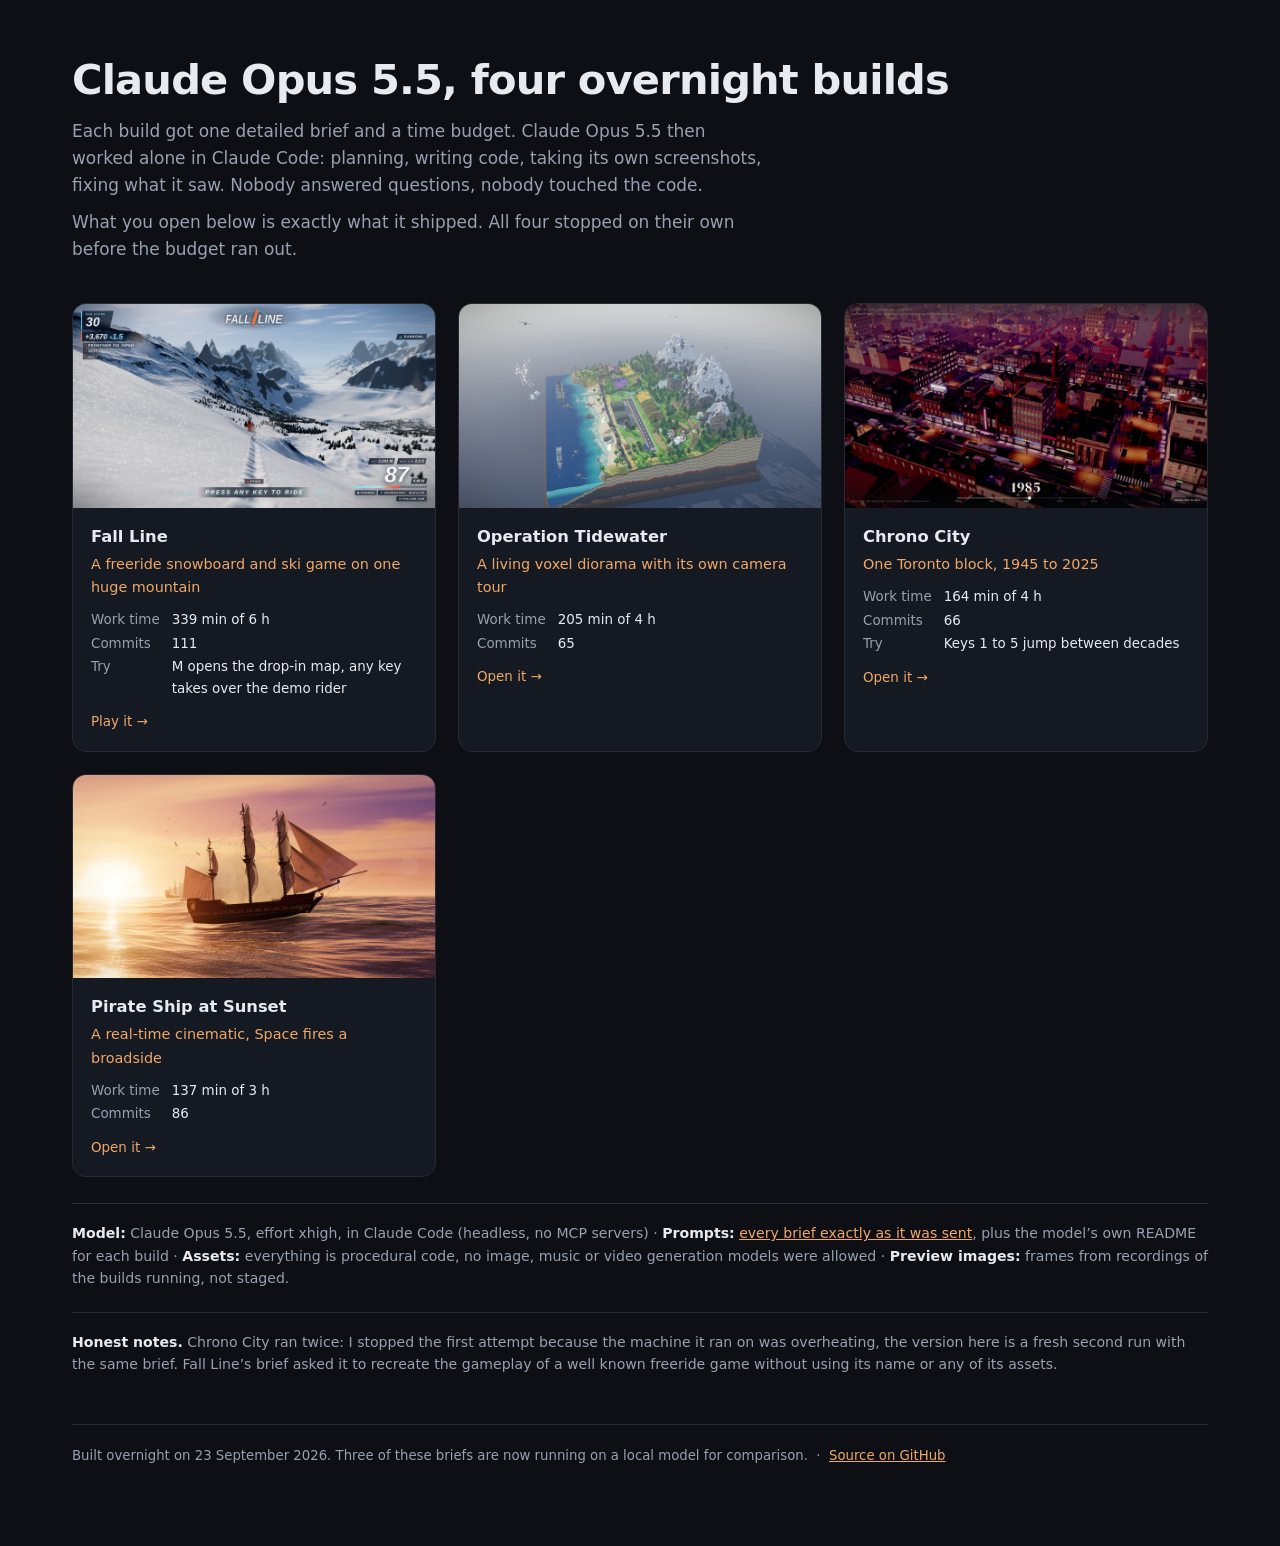
==== index.html @ 6561c95b "Four overnight builds by Claude Opus 5.5, with prompts as sent Co-Authored-By: Claude Opus 5.5 <nore" ====
<!doctype html>
<meta charset=utf-8>
<title>Claude Opus 5.5, four overnight builds</title>
<meta name=viewport content="width=device-width,initial-scale=1">
<meta property="og:title" content="Claude Opus 5.5, four overnight builds">
<meta property="og:description" content="One detailed brief each, Claude Code running on its own for up to six hours, no human edits. A freeride game, a voxel diorama, a city through five decades and a pirate ship at sunset.">
<meta property="og:image" content="https://nipale-ai.github.io/opus-5-5-overnight-builds/vorschau-fall-line.jpg">
<style>
:root{--bg:#0d0f14;--kar:#151922;--rand:#242a36;--t:#e8eaef;--d:#98a1b2;--akz:#f0a868}
*{box-sizing:border-box}
body{margin:0;background:var(--bg);color:var(--t);font:16px/1.6 -apple-system,BlinkMacSystemFont,"Segoe UI",system-ui,sans-serif}
.wrap{max-width:1180px;margin:0 auto;padding:56px 22px 80px}
h1{font-size:clamp(1.7rem,4vw,2.6rem);line-height:1.15;margin:0 0 14px;letter-spacing:-.02em;font-weight:650}
.lead{color:var(--d);font-size:1.06rem;max-width:64ch;margin:0 0 10px}
.meta{color:var(--d);font-size:.88rem;margin:26px 0 0;padding-top:18px;border-top:1px solid var(--rand)}
.meta b{color:var(--t);font-weight:600}
.meta a{color:var(--akz)}
.karten{display:grid;gap:22px;grid-template-columns:repeat(auto-fit,minmax(320px,1fr));margin:40px 0 0}
.k{background:var(--kar);border:1px solid var(--rand);border-radius:14px;overflow:hidden;text-decoration:none;color:inherit;display:flex;flex-direction:column;transition:border-color .15s,transform .15s}
.k:hover{border-color:var(--akz);transform:translateY(-2px)}
.k img{display:block;width:100%;aspect-ratio:16/9;object-fit:cover;background:#0a0c10}
.kt{padding:16px 18px 18px}
.kt h2{margin:0 0 3px;font-size:1.02rem;font-weight:650}
.kt .welt{color:var(--akz);font-size:.9rem;margin:0 0 10px}
.kt dl{margin:0;display:grid;grid-template-columns:auto 1fr;gap:2px 12px;font-size:.84rem;color:var(--d)}
.kt dd{margin:0;color:var(--t);font-variant-numeric:tabular-nums}
.oeffnen{margin-top:12px;font-size:.84rem;color:var(--akz)}
footer{margin-top:48px;padding-top:20px;border-top:1px solid var(--rand);color:var(--d);font-size:.83rem}
footer a{color:var(--akz)}
</style>
<div class=wrap>
<h1>Claude Opus 5.5, four overnight builds</h1>
<p class=lead>Each build got one detailed brief and a time budget. Claude Opus 5.5 then worked alone in Claude Code: planning, writing code, taking its own screenshots, fixing what it saw. Nobody answered questions, nobody touched the code.</p>
<p class=lead>What you open below is exactly what it shipped. All four stopped on their own before the budget ran out.</p>

<div class=karten>

<a class=k href="fall-line/">
  <img fetchpriority=high src="vorschau-fall-line.jpg" alt="Freeride snowboard game built by Claude Opus 5.5">
  <div class=kt>
    <h2>Fall Line</h2>
    <p class=welt>A freeride snowboard and ski game on one huge mountain</p>
    <dl><dt>Work time</dt><dd>339 min of 6 h</dd><dt>Commits</dt><dd>111</dd><dt>Try</dt><dd>M opens the drop-in map, any key takes over the demo rider</dd></dl>
    <div class=oeffnen>Play it →</div>
  </div>
</a>

<a class=k href="tidewater/">
  <img src="vorschau-tidewater.jpg" alt="Voxel diorama built by Claude Opus 5.5">
  <div class=kt>
    <h2>Operation Tidewater</h2>
    <p class=welt>A living voxel diorama with its own camera tour</p>
    <dl><dt>Work time</dt><dd>205 min of 4 h</dd><dt>Commits</dt><dd>65</dd></dl>
    <div class=oeffnen>Open it →</div>
  </div>
</a>

<a class=k href="chrono-city/">
  <img src="vorschau-chrono-city.jpg" alt="City block through five decades, built by Claude Opus 5.5">
  <div class=kt>
    <h2>Chrono City</h2>
    <p class=welt>One Toronto block, 1945 to 2025</p>
    <dl><dt>Work time</dt><dd>164 min of 4 h</dd><dt>Commits</dt><dd>66</dd><dt>Try</dt><dd>Keys 1 to 5 jump between decades</dd></dl>
    <div class=oeffnen>Open it →</div>
  </div>
</a>

<a class=k href="pirate-ship/">
  <img src="vorschau-pirate-ship.jpg" alt="Pirate ship at sunset built by Claude Opus 5.5">
  <div class=kt>
    <h2>Pirate Ship at Sunset</h2>
    <p class=welt>A real-time cinematic, Space fires a broadside</p>
    <dl><dt>Work time</dt><dd>137 min of 3 h</dd><dt>Commits</dt><dd>86</dd></dl>
    <div class=oeffnen>Open it →</div>
  </div>
</a>

</div>

<p class=meta>
<b>Model:</b> Claude Opus 5.5, effort xhigh, in Claude Code (headless, no MCP servers) ·
<b>Prompts:</b> <a href="https://github.com/Nipale-ai/opus-5-5-overnight-builds/tree/main/briefs">every brief exactly as it was sent</a>, plus the model’s own README for each build ·
<b>Assets:</b> everything is procedural code, no image, music or video generation models were allowed ·
<b>Preview images:</b> frames from recordings of the builds running, not staged.
</p>
<p class=meta style="margin-top:22px">
<b>Honest notes.</b> Chrono City ran twice: I stopped the first attempt because the machine it ran on was overheating, the version here is a fresh second run with the same brief. Fall Line’s brief asked it to recreate the gameplay of a well known freeride game without using its name or any of its assets.
</p>

<footer>
Built overnight on 23 September 2026. Three of these briefs are now running on a local model for comparison.
&nbsp;·&nbsp; <a href="https://github.com/Nipale-ai/opus-5-5-overnight-builds">Source on GitHub</a>
</footer>
</div>
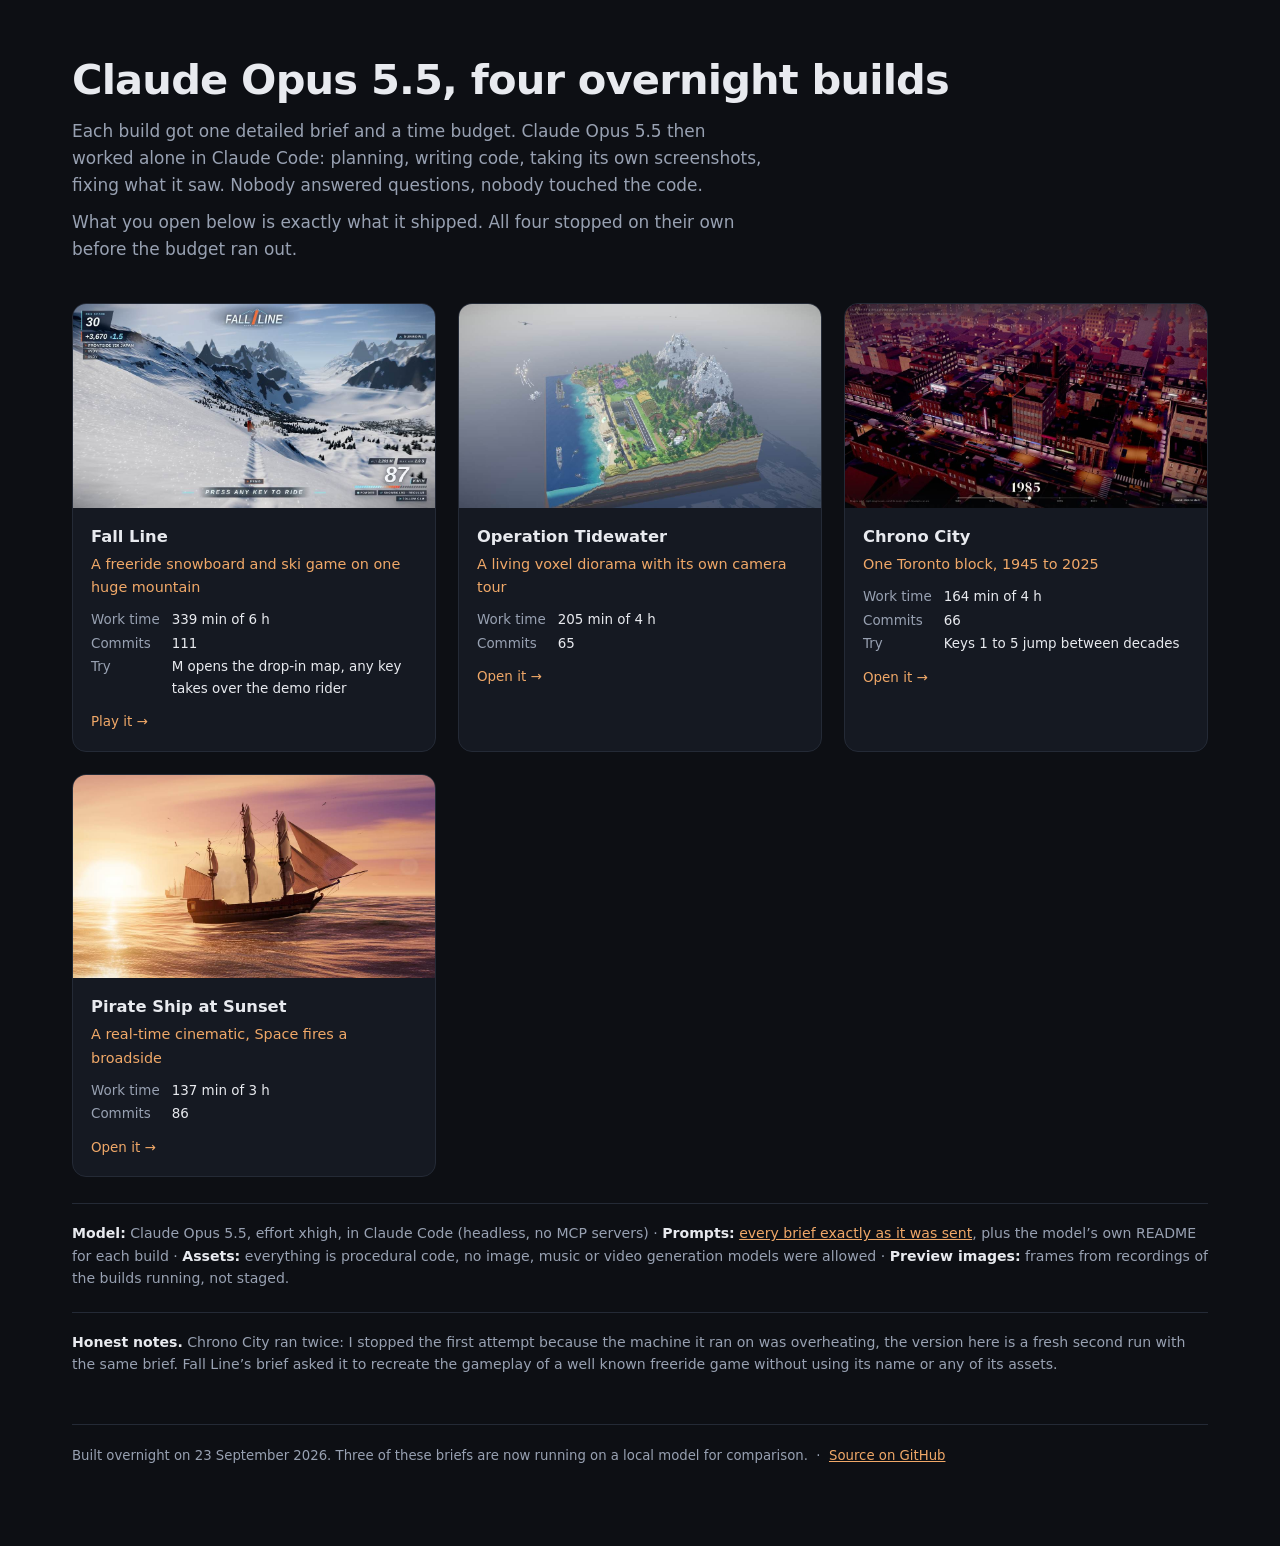
==== commit 8d35d834: "Shrink preview images and lazy-load the lower ones Co-Authored-By: Claude Sonnet 5.5 <noreply@anthro" ====
--- a/index.html
+++ b/index.html
@@ -46,7 +46,7 @@
 </a>
 
 <a class=k href="tidewater/">
-  <img src="vorschau-tidewater.jpg" alt="Voxel diorama built by Claude Opus 5.5">
+  <img loading=lazy decoding=async src="vorschau-tidewater.jpg" alt="Voxel diorama built by Claude Opus 5.5">
   <div class=kt>
     <h2>Operation Tidewater</h2>
     <p class=welt>A living voxel diorama with its own camera tour</p>
@@ -56,7 +56,7 @@
 </a>
 
 <a class=k href="chrono-city/">
-  <img src="vorschau-chrono-city.jpg" alt="City block through five decades, built by Claude Opus 5.5">
+  <img loading=lazy decoding=async src="vorschau-chrono-city.jpg" alt="City block through five decades, built by Claude Opus 5.5">
   <div class=kt>
     <h2>Chrono City</h2>
     <p class=welt>One Toronto block, 1945 to 2025</p>
@@ -66,7 +66,7 @@
 </a>
 
 <a class=k href="pirate-ship/">
-  <img src="vorschau-pirate-ship.jpg" alt="Pirate ship at sunset built by Claude Opus 5.5">
+  <img loading=lazy decoding=async src="vorschau-pirate-ship.jpg" alt="Pirate ship at sunset built by Claude Opus 5.5">
   <div class=kt>
     <h2>Pirate Ship at Sunset</h2>
     <p class=welt>A real-time cinematic, Space fires a broadside</p>
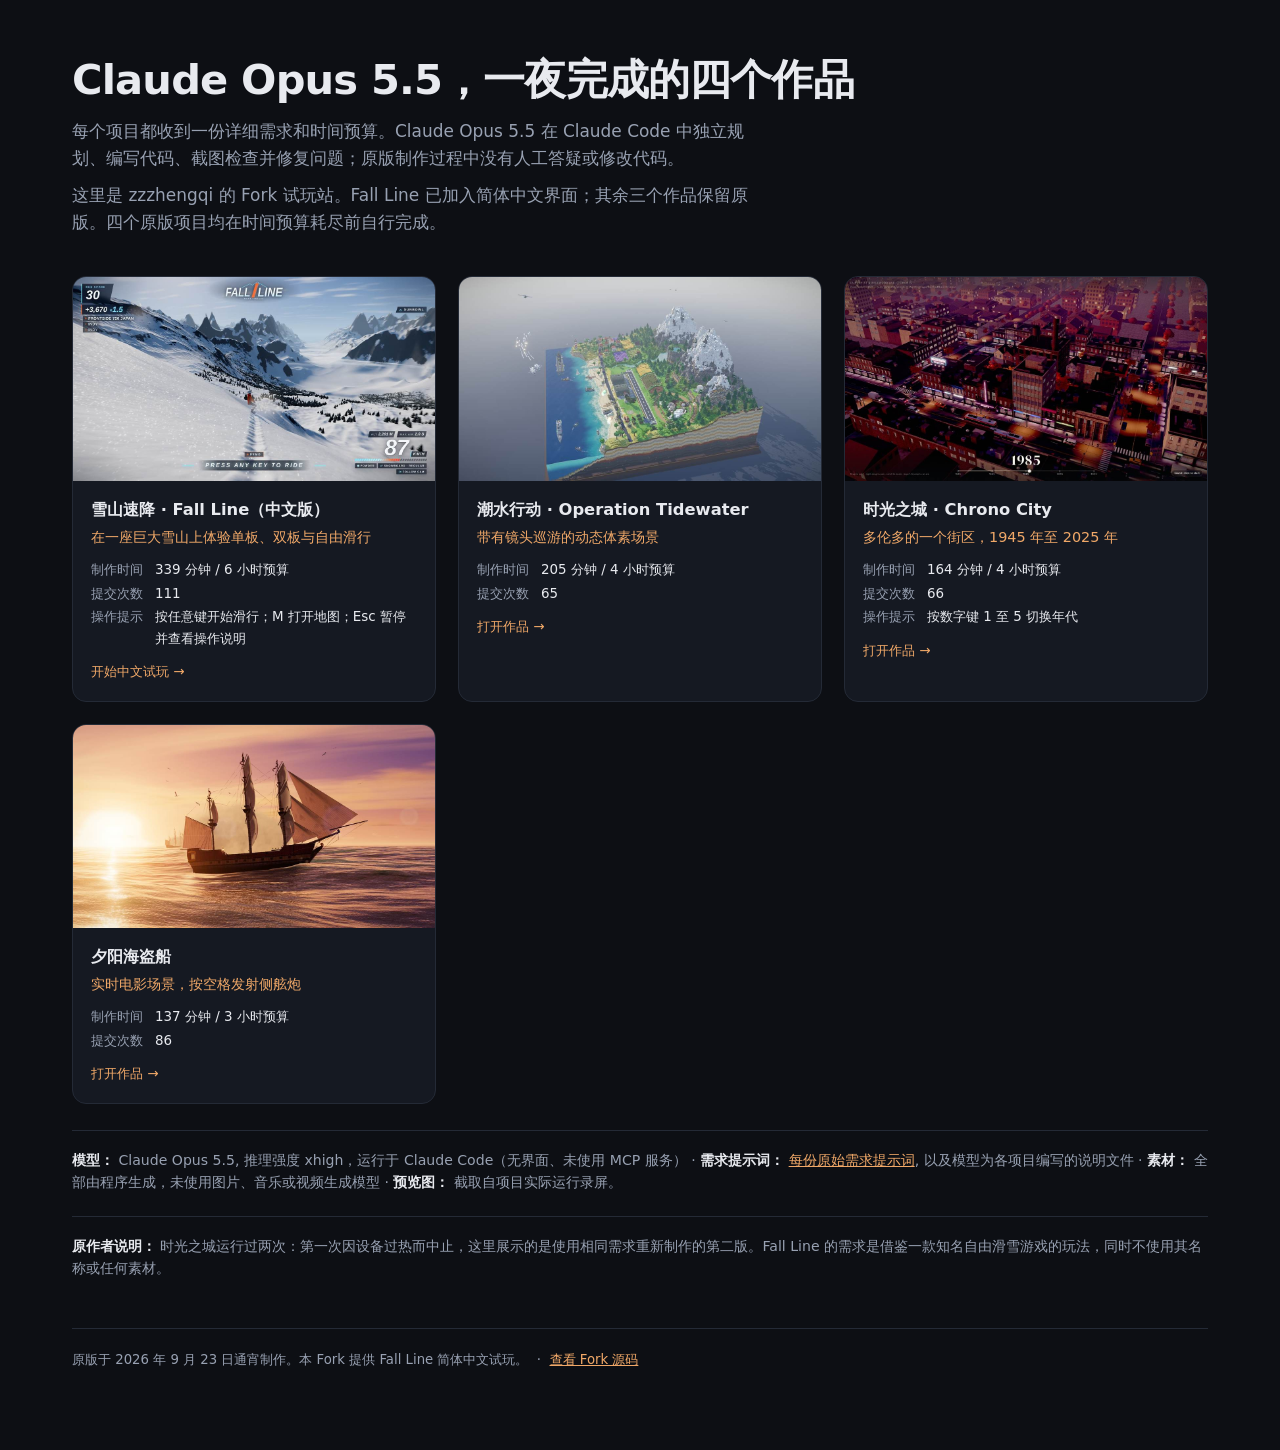
==== commit 4e16646f: "Localize Fall Line trial and landing page into Simplified Chinese" ====
--- a/index.html
+++ b/index.html
@@ -1,10 +1,11 @@
 <!doctype html>
+<html lang="zh-CN">
 <meta charset=utf-8>
-<title>Claude Opus 5.5, four overnight builds</title>
+<title>Claude Opus 5.5，一夜完成的四个作品</title>
 <meta name=viewport content="width=device-width,initial-scale=1">
-<meta property="og:title" content="Claude Opus 5.5, four overnight builds">
-<meta property="og:description" content="One detailed brief each, Claude Code running on its own for up to six hours, no human edits. A freeride game, a voxel diorama, a city through five decades and a pirate ship at sunset.">
-<meta property="og:image" content="https://nipale-ai.github.io/opus-5-5-overnight-builds/vorschau-fall-line.jpg">
+<meta property="og:title" content="Claude Opus 5.5，一夜完成的四个作品">
+<meta property="og:description" content="每个项目收到一份详细需求，由 Claude Code 独立制作。自由滑雪、体素场景、跨越年代的城市与夕阳海盗船。">
+<meta property="og:image" content="https://zzzhengqi.github.io/opus-5-5-overnight-builds/vorschau-fall-line.jpg">
 <style>
 :root{--bg:#0d0f14;--kar:#151922;--rand:#242a36;--t:#e8eaef;--d:#98a1b2;--akz:#f0a868}
 *{box-sizing:border-box}
@@ -29,66 +30,68 @@
 footer a{color:var(--akz)}
 </style>
 <div class=wrap>
-<h1>Claude Opus 5.5, four overnight builds</h1>
-<p class=lead>Each build got one detailed brief and a time budget. Claude Opus 5.5 then worked alone in Claude Code: planning, writing code, taking its own screenshots, fixing what it saw. Nobody answered questions, nobody touched the code.</p>
-<p class=lead>What you open below is exactly what it shipped. All four stopped on their own before the budget ran out.</p>
+<h1>Claude Opus 5.5，一夜完成的四个作品</h1>
+<p class=lead>每个项目都收到一份详细需求和时间预算。Claude Opus 5.5 在 Claude Code 中独立规划、编写代码、截图检查并修复问题；原版制作过程中没有人工答疑或修改代码。</p>
+<p class=lead>这里是 zzzhengqi 的 Fork 试玩站。Fall Line 已加入简体中文界面；其余三个作品保留原版。四个原版项目均在时间预算耗尽前自行完成。</p>
 
 <div class=karten>
 
 <a class=k href="fall-line/">
-  <img fetchpriority=high src="vorschau-fall-line.jpg" alt="Freeride snowboard game built by Claude Opus 5.5">
+  <img fetchpriority=high src="vorschau-fall-line.jpg" alt="Claude Opus 5.5 制作的自由滑雪游戏">
   <div class=kt>
-    <h2>Fall Line</h2>
-    <p class=welt>A freeride snowboard and ski game on one huge mountain</p>
-    <dl><dt>Work time</dt><dd>339 min of 6 h</dd><dt>Commits</dt><dd>111</dd><dt>Try</dt><dd>M opens the drop-in map, any key takes over the demo rider</dd></dl>
-    <div class=oeffnen>Play it →</div>
+    <h2>雪山速降 · Fall Line（中文版）</h2>
+    <p class=welt>在一座巨大雪山上体验单板、双板与自由滑行</p>
+    <dl><dt>制作时间</dt><dd>339 分钟 / 6 小时预算</dd><dt>提交次数</dt><dd>111</dd><dt>操作提示</dt><dd>按任意键开始滑行；M 打开地图；Esc 暂停并查看操作说明</dd></dl>
+    <div class=oeffnen>开始中文试玩 →</div>
   </div>
 </a>
 
 <a class=k href="tidewater/">
-  <img loading=lazy decoding=async src="vorschau-tidewater.jpg" alt="Voxel diorama built by Claude Opus 5.5">
+  <img loading=lazy decoding=async src="vorschau-tidewater.jpg" alt="Claude Opus 5.5 制作的体素场景">
   <div class=kt>
-    <h2>Operation Tidewater</h2>
-    <p class=welt>A living voxel diorama with its own camera tour</p>
-    <dl><dt>Work time</dt><dd>205 min of 4 h</dd><dt>Commits</dt><dd>65</dd></dl>
-    <div class=oeffnen>Open it →</div>
+    <h2>潮水行动 · Operation Tidewater</h2>
+    <p class=welt>带有镜头巡游的动态体素场景</p>
+    <dl><dt>制作时间</dt><dd>205 分钟 / 4 小时预算</dd><dt>提交次数</dt><dd>65</dd></dl>
+    <div class=oeffnen>打开作品 →</div>
   </div>
 </a>
 
 <a class=k href="chrono-city/">
-  <img loading=lazy decoding=async src="vorschau-chrono-city.jpg" alt="City block through five decades, built by Claude Opus 5.5">
+  <img loading=lazy decoding=async src="vorschau-chrono-city.jpg" alt="Claude Opus 5.5 制作的跨越年代的城市街区">
   <div class=kt>
-    <h2>Chrono City</h2>
-    <p class=welt>One Toronto block, 1945 to 2025</p>
-    <dl><dt>Work time</dt><dd>164 min of 4 h</dd><dt>Commits</dt><dd>66</dd><dt>Try</dt><dd>Keys 1 to 5 jump between decades</dd></dl>
-    <div class=oeffnen>Open it →</div>
+    <h2>时光之城 · Chrono City</h2>
+    <p class=welt>多伦多的一个街区，1945 年至 2025 年</p>
+    <dl><dt>制作时间</dt><dd>164 分钟 / 4 小时预算</dd><dt>提交次数</dt><dd>66</dd><dt>操作提示</dt><dd>按数字键 1 至 5 切换年代</dd></dl>
+    <div class=oeffnen>打开作品 →</div>
   </div>
 </a>
 
 <a class=k href="pirate-ship/">
-  <img loading=lazy decoding=async src="vorschau-pirate-ship.jpg" alt="Pirate ship at sunset built by Claude Opus 5.5">
+  <img loading=lazy decoding=async src="vorschau-pirate-ship.jpg" alt="Claude Opus 5.5 制作的夕阳海盗船">
   <div class=kt>
-    <h2>Pirate Ship at Sunset</h2>
-    <p class=welt>A real-time cinematic, Space fires a broadside</p>
-    <dl><dt>Work time</dt><dd>137 min of 3 h</dd><dt>Commits</dt><dd>86</dd></dl>
-    <div class=oeffnen>Open it →</div>
+    <h2>夕阳海盗船</h2>
+    <p class=welt>实时电影场景，按空格发射侧舷炮</p>
+    <dl><dt>制作时间</dt><dd>137 分钟 / 3 小时预算</dd><dt>提交次数</dt><dd>86</dd></dl>
+    <div class=oeffnen>打开作品 →</div>
   </div>
 </a>
 
 </div>
 
 <p class=meta>
-<b>Model:</b> Claude Opus 5.5, effort xhigh, in Claude Code (headless, no MCP servers) ·
-<b>Prompts:</b> <a href="https://github.com/Nipale-ai/opus-5-5-overnight-builds/tree/main/briefs">every brief exactly as it was sent</a>, plus the model’s own README for each build ·
-<b>Assets:</b> everything is procedural code, no image, music or video generation models were allowed ·
-<b>Preview images:</b> frames from recordings of the builds running, not staged.
+<b>模型：</b> Claude Opus 5.5, 推理强度 xhigh，运行于 Claude Code（无界面、未使用 MCP 服务） ·
+<b>需求提示词：</b> <a href="https://github.com/zzzhengqi/opus-5-5-overnight-builds/tree/main/briefs">每份原始需求提示词</a>, 以及模型为各项目编写的说明文件 ·
+<b>素材：</b> 全部由程序生成，未使用图片、音乐或视频生成模型 ·
+<b>预览图：</b> 截取自项目实际运行录屏。
 </p>
 <p class=meta style="margin-top:22px">
-<b>Honest notes.</b> Chrono City ran twice: I stopped the first attempt because the machine it ran on was overheating, the version here is a fresh second run with the same brief. Fall Line’s brief asked it to recreate the gameplay of a well known freeride game without using its name or any of its assets.
+<b>原作者说明：</b> 时光之城运行过两次：第一次因设备过热而中止，这里展示的是使用相同需求重新制作的第二版。Fall Line 的需求是借鉴一款知名自由滑雪游戏的玩法，同时不使用其名称或任何素材。
 </p>
 
 <footer>
-Built overnight on 23 September 2026. Three of these briefs are now running on a local model for comparison.
-&nbsp;·&nbsp; <a href="https://github.com/Nipale-ai/opus-5-5-overnight-builds">Source on GitHub</a>
+原版于 2026 年 9 月 23 日通宵制作。本 Fork 提供 Fall Line 简体中文试玩。
+&nbsp;·&nbsp; <a href="https://github.com/zzzhengqi/opus-5-5-overnight-builds">查看 Fork 源码</a>
 </footer>
 </div>
+
+</html>
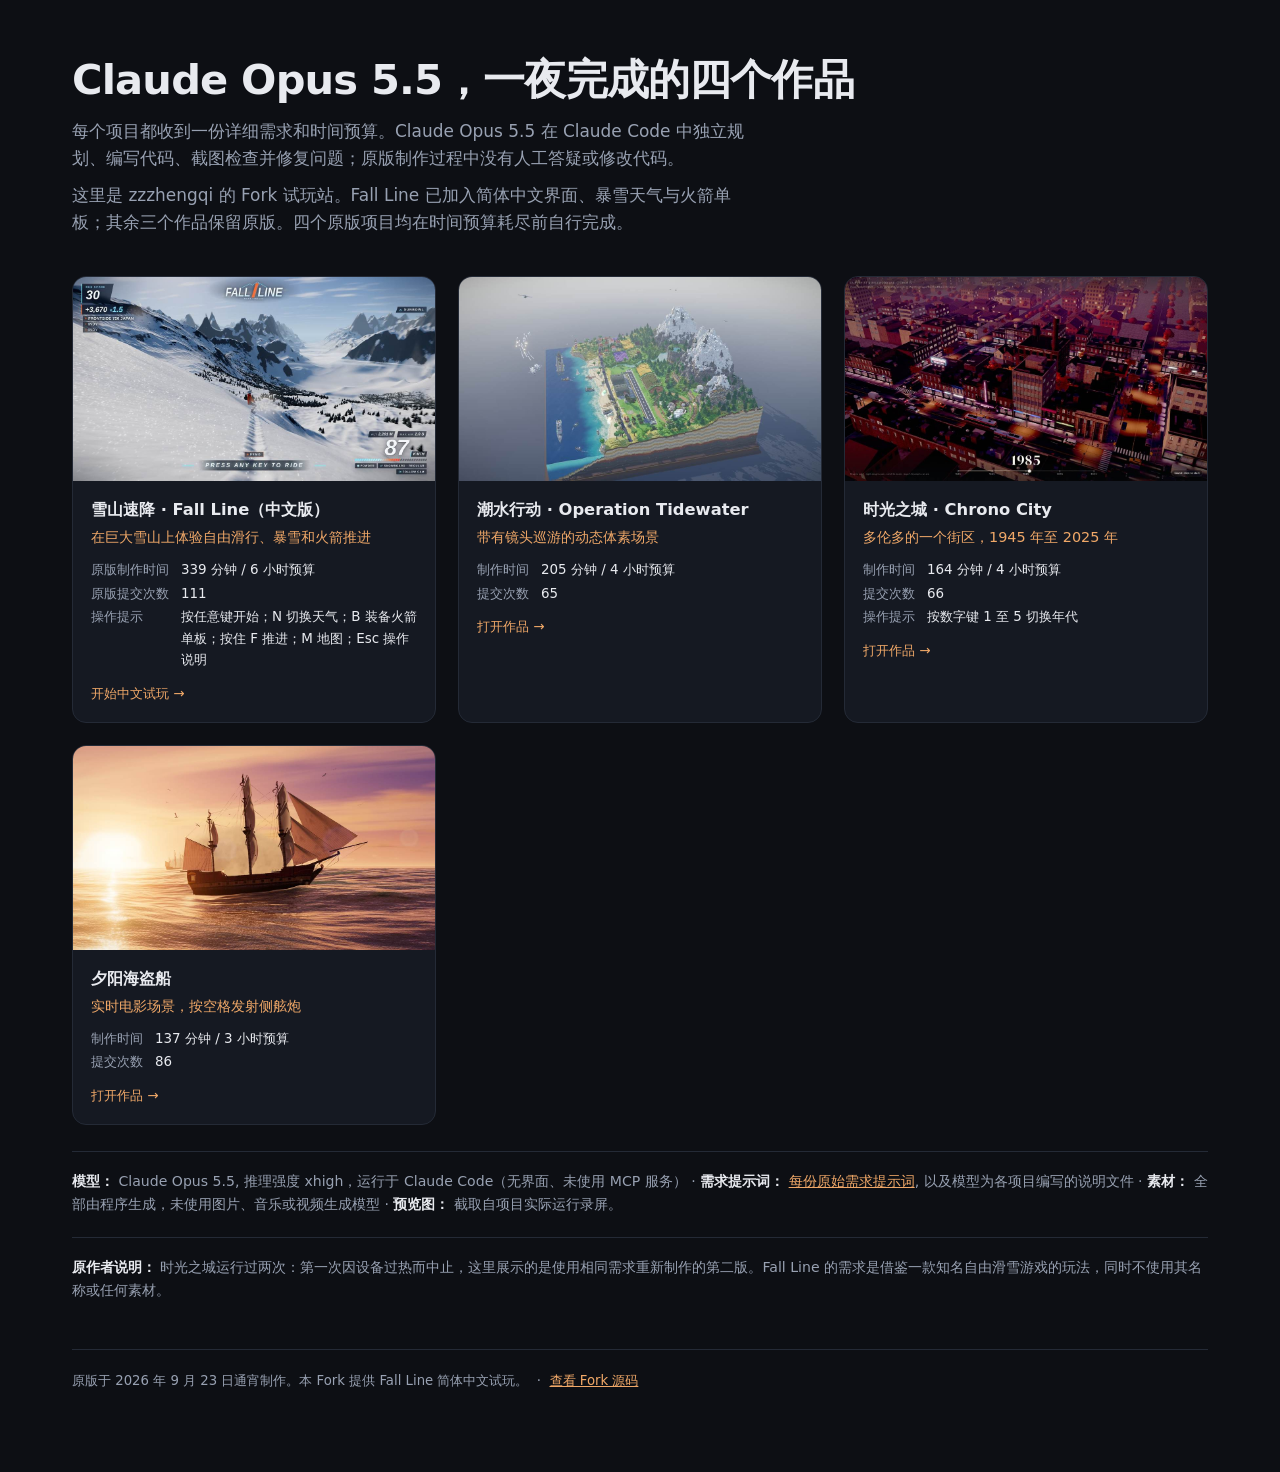
==== commit 0fb85270: "Add blizzard weather and rocket snowboard to Chinese demo" ====
--- a/index.html
+++ b/index.html
@@ -32,7 +32,7 @@
 <div class=wrap>
 <h1>Claude Opus 5.5，一夜完成的四个作品</h1>
 <p class=lead>每个项目都收到一份详细需求和时间预算。Claude Opus 5.5 在 Claude Code 中独立规划、编写代码、截图检查并修复问题；原版制作过程中没有人工答疑或修改代码。</p>
-<p class=lead>这里是 zzzhengqi 的 Fork 试玩站。Fall Line 已加入简体中文界面；其余三个作品保留原版。四个原版项目均在时间预算耗尽前自行完成。</p>
+<p class=lead>这里是 zzzhengqi 的 Fork 试玩站。Fall Line 已加入简体中文界面、暴雪天气与火箭单板；其余三个作品保留原版。四个原版项目均在时间预算耗尽前自行完成。</p>
 
 <div class=karten>
 
@@ -40,8 +40,8 @@
   <img fetchpriority=high src="vorschau-fall-line.jpg" alt="Claude Opus 5.5 制作的自由滑雪游戏">
   <div class=kt>
     <h2>雪山速降 · Fall Line（中文版）</h2>
-    <p class=welt>在一座巨大雪山上体验单板、双板与自由滑行</p>
-    <dl><dt>制作时间</dt><dd>339 分钟 / 6 小时预算</dd><dt>提交次数</dt><dd>111</dd><dt>操作提示</dt><dd>按任意键开始滑行；M 打开地图；Esc 暂停并查看操作说明</dd></dl>
+    <p class=welt>在巨大雪山上体验自由滑行、暴雪和火箭推进</p>
+    <dl><dt>原版制作时间</dt><dd>339 分钟 / 6 小时预算</dd><dt>原版提交次数</dt><dd>111</dd><dt>操作提示</dt><dd>按任意键开始；N 切换天气；B 装备火箭单板；按住 F 推进；M 地图；Esc 操作说明</dd></dl>
     <div class=oeffnen>开始中文试玩 →</div>
   </div>
 </a>
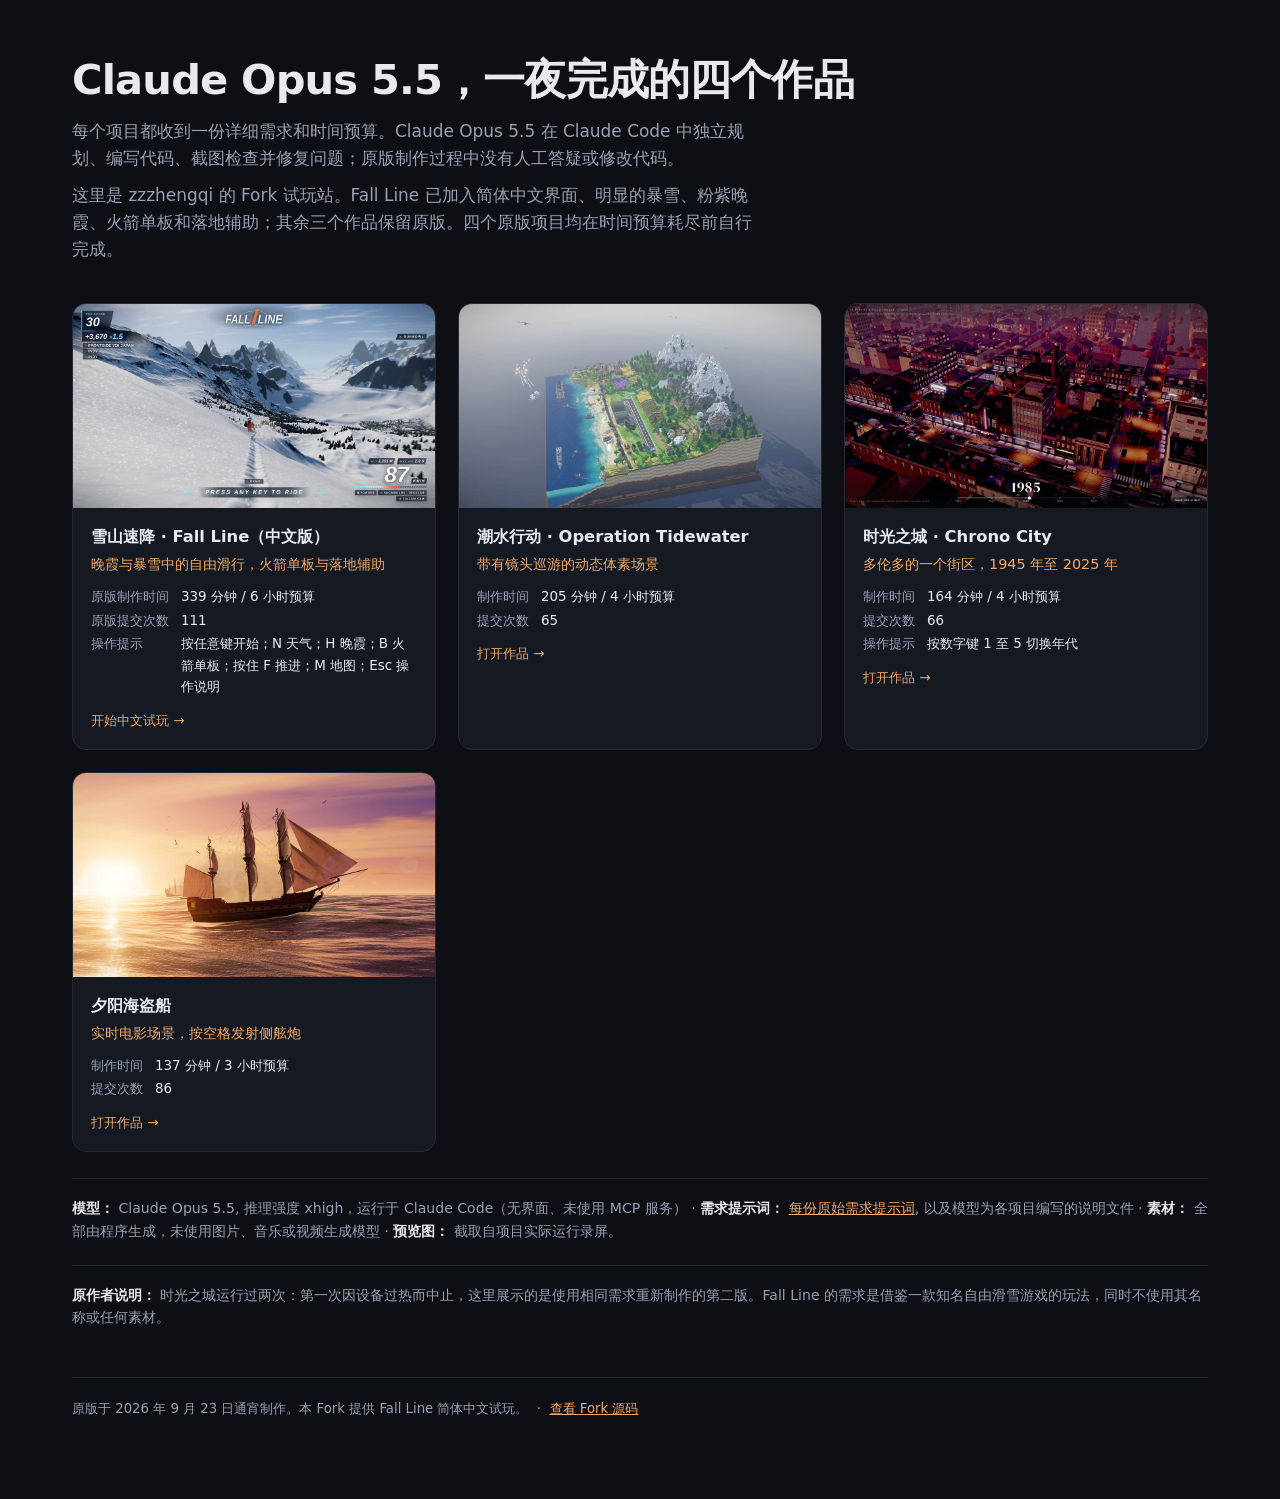
==== commit 4fee8561: "Make blizzard visible, add pink sunset and easier aerial landings" ====
--- a/index.html
+++ b/index.html
@@ -32,7 +32,7 @@
 <div class=wrap>
 <h1>Claude Opus 5.5，一夜完成的四个作品</h1>
 <p class=lead>每个项目都收到一份详细需求和时间预算。Claude Opus 5.5 在 Claude Code 中独立规划、编写代码、截图检查并修复问题；原版制作过程中没有人工答疑或修改代码。</p>
-<p class=lead>这里是 zzzhengqi 的 Fork 试玩站。Fall Line 已加入简体中文界面、暴雪天气与火箭单板；其余三个作品保留原版。四个原版项目均在时间预算耗尽前自行完成。</p>
+<p class=lead>这里是 zzzhengqi 的 Fork 试玩站。Fall Line 已加入简体中文界面、明显的暴雪、粉紫晚霞、火箭单板和落地辅助；其余三个作品保留原版。四个原版项目均在时间预算耗尽前自行完成。</p>
 
 <div class=karten>
 
@@ -40,8 +40,8 @@
   <img fetchpriority=high src="vorschau-fall-line.jpg" alt="Claude Opus 5.5 制作的自由滑雪游戏">
   <div class=kt>
     <h2>雪山速降 · Fall Line（中文版）</h2>
-    <p class=welt>在巨大雪山上体验自由滑行、暴雪和火箭推进</p>
-    <dl><dt>原版制作时间</dt><dd>339 分钟 / 6 小时预算</dd><dt>原版提交次数</dt><dd>111</dd><dt>操作提示</dt><dd>按任意键开始；N 切换天气；B 装备火箭单板；按住 F 推进；M 地图；Esc 操作说明</dd></dl>
+    <p class=welt>晚霞与暴雪中的自由滑行，火箭单板与落地辅助</p>
+    <dl><dt>原版制作时间</dt><dd>339 分钟 / 6 小时预算</dd><dt>原版提交次数</dt><dd>111</dd><dt>操作提示</dt><dd>按任意键开始；N 天气；H 晚霞；B 火箭单板；按住 F 推进；M 地图；Esc 操作说明</dd></dl>
     <div class=oeffnen>开始中文试玩 →</div>
   </div>
 </a>
